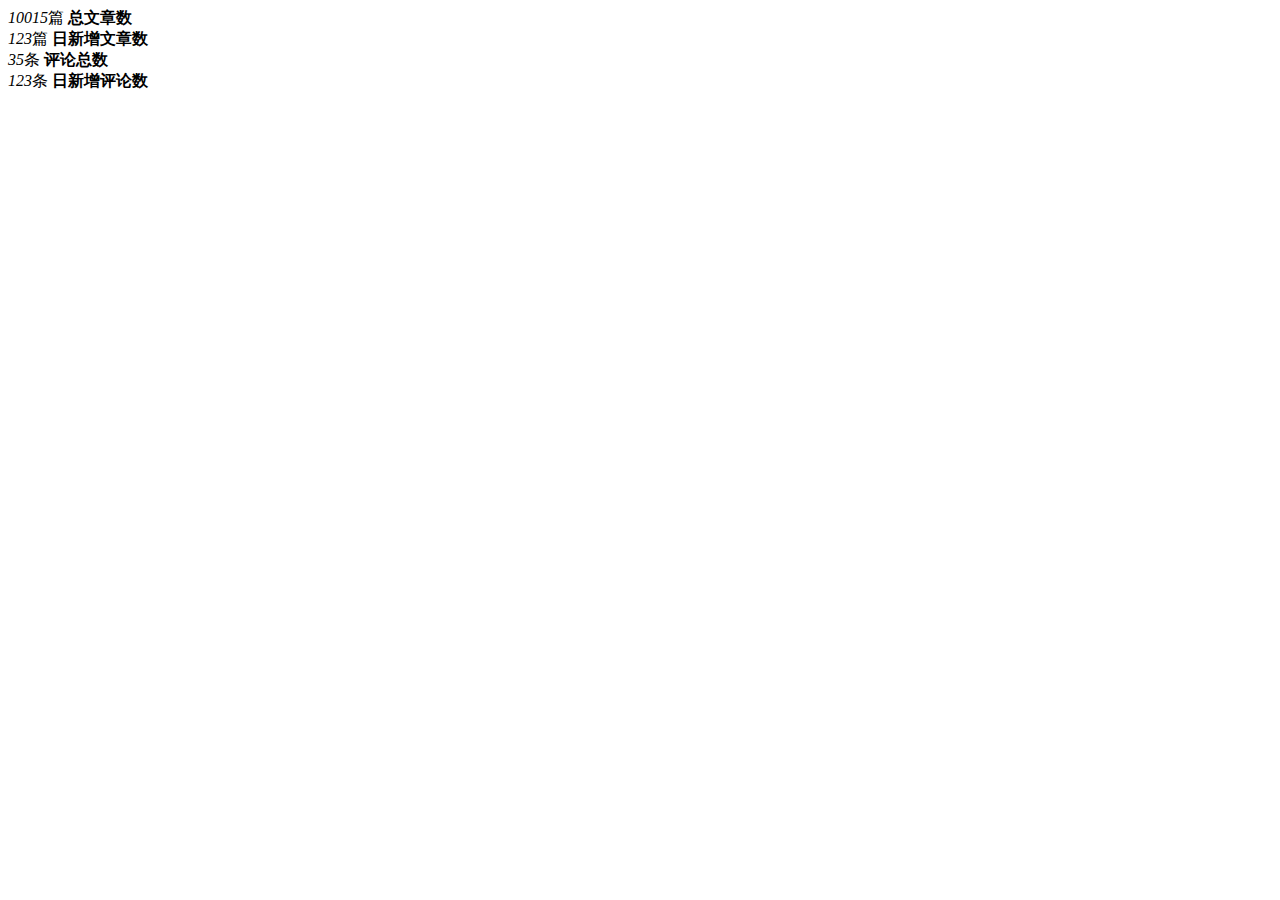
==== code/home/dashboard.html @ 23a8dba4 "init project" ====
<!DOCTYPE html>
<html lang="en">

<head>
  <meta charset="UTF-8">
  <meta name="viewport" content="width=device-width, initial-scale=1.0">
  <meta http-equiv="X-UA-Compatible" content="ie=edge">
  <title>图表统计</title>
  <link rel="stylesheet" href="../../assets/lib/bootstrap.css" />
  <link rel="stylesheet" href="../../assets/lib/main.css" />
  <script src="../../assets/lib/jquery.js"></script>
  <script type="text/javascript" src="../../assets/lib/echarts.min.js"></script>
</head>

<body>
  <div class="container-fluid">
    <div class="row spannel_list">
      <div class="col-sm-3 col-xs-6">
        <div class="spannel">
          <em>10015</em><span>篇</span>
          <b>总文章数</b>
        </div>
      </div>
      <div class="col-sm-3 col-xs-6">
        <div class="spannel scolor01">
          <em>123</em><span>篇</span>
          <b>日新增文章数</b>
        </div>
      </div>
      <div class="col-sm-3 col-xs-6">
        <div class="spannel scolor02">
          <em>35</em><span>条</span>
          <b>评论总数</b>
        </div>
      </div>
      <div class="col-sm-3 col-xs-6">
        <div class="spannel scolor03">
          <em>123</em><span>条</span>
          <b>日新增评论数</b>
        </div>
      </div>
    </div>
  </div>

  <div class="container-fluid">
    <div class="row curve-pie">
      <div class="col-lg-8 col-md-8">
        <div class="gragh_pannel" id="curve_show"></div>
      </div>
      <div class="col-lg-4 col-md-4">
        <div class="gragh_pannel" id="pie_show"></div>
      </div>
    </div>
  </div>

  <div class="container-fluid">
    <div class="column_pannel" id="column_show"></div>
  </div>

  <script>
    var oChart = echarts.init(document.getElementById('curve_show'));
    var aList_all = [
      { 'count': 36, 'date': '2019-04-13' },
      { 'count': 52, 'date': '2019-04-14' },
      { 'count': 78, 'date': '2019-04-15' },
      { 'count': 85, 'date': '2019-04-16' },
      { 'count': 65, 'date': '2019-04-17' },
      { 'count': 72, 'date': '2019-04-18' },
      { 'count': 88, 'date': '2019-04-19' },
      { 'count': 64, 'date': '2019-04-20' },
      { 'count': 72, 'date': '2019-04-21' },
      { 'count': 90, 'date': '2019-04-22' },
      { 'count': 96, 'date': '2019-04-23' },
      { 'count': 100, 'date': '2019-04-24' },
      { 'count': 102, 'date': '2019-04-25' },
      { 'count': 110, 'date': '2019-04-26' },
      { 'count': 123, 'date': '2019-04-27' },
      { 'count': 100, 'date': '2019-04-28' },
      { 'count': 132, 'date': '2019-04-29' },
      { 'count': 146, 'date': '2019-04-30' },
      { 'count': 200, 'date': '2019-05-01' },
      { 'count': 180, 'date': '2019-05-02' },
      { 'count': 163, 'date': '2019-05-03' },
      { 'count': 110, 'date': '2019-05-04' },
      { 'count': 80, 'date': '2019-05-05' },
      { 'count': 82, 'date': '2019-05-06' },
      { 'count': 70, 'date': '2019-05-07' },
      { 'count': 65, 'date': '2019-05-08' },
      { 'count': 54, 'date': '2019-05-09' },
      { 'count': 40, 'date': '2019-05-10' },
      { 'count': 45, 'date': '2019-05-11' },
      { 'count': 38, 'date': '2019-05-12' },
    ];

    let aCount = [];
    let aDate = [];

    for (var i = 0; i < aList_all.length; i++) {
      aCount.push(aList_all[i].count);
      aDate.push(aList_all[i].date);
    }

    var chartopt = {
      title: {
        text: '月新增文章数',
        left: 'center',
        top: '10'
      },
      tooltip: {
        trigger: 'axis'
      },
      legend: {
        data: ['新增文章'],
        top: '40'
      },
      toolbox: {
        show: true,
        feature: {
          mark: { show: true },
          dataView: { show: true, readOnly: false },
          magicType: { show: true, type: ['line', 'bar'] },
          restore: { show: true },
          saveAsImage: { show: true }
        }
      },
      calculable: true,
      xAxis: [
        {
          name: '日',
          type: 'category',
          boundaryGap: false,
          data: aDate
        }
      ],
      yAxis: [
        {
          name: '月新增文章数',
          type: 'value'
        }
      ],
      series: [
        {
          name: '新增文章',
          type: 'line',
          smooth: true,
          itemStyle: { normal: { areaStyle: { type: 'default' }, color: '#f80' }, lineStyle: { color: '#f80' } },
          data: aCount
        }],
      areaStyle: {
        normal: {
          color: new echarts.graphic.LinearGradient(0, 0, 0, 1, [{
            offset: 0,
            color: 'rgba(255,136,0,0.39)'
          }, {
            offset: .34,
            color: 'rgba(255,180,0,0.25)'
          }, {
            offset: 1,
            color: 'rgba(255,222,0,0.00)'
          }])

        }
      },
      grid: {
        show: true,
        x: 50,
        x2: 50,
        y: 80,
        height: 220
      }
    };

    oChart.setOption(chartopt);


    var oPie = echarts.init(document.getElementById('pie_show'));
    var oPieopt =
    {
      title: {
        top: 10,
        text: '分类文章数量比',
        x: 'center'
      },
      tooltip: {
        trigger: 'item',
        formatter: "{a} <br/>{b} : {c} ({d}%)"
      },
      color: ['#5885e8', '#13cfd5', '#00ce68', '#ff9565'],
      legend: {
        x: 'center',
        top: 65,
        data: ['奇趣事', '会生活', '爱旅行', '趣美味']
      },
      toolbox: {
        show: true,
        x: 'center',
        top: 35,
        feature: {
          mark: { show: true },
          dataView: { show: true, readOnly: false },
          magicType: {
            show: true,
            type: ['pie', 'funnel'],
            option: {
              funnel: {
                x: '25%',
                width: '50%',
                funnelAlign: 'left',
                max: 1548
              }
            }
          },
          restore: { show: true },
          saveAsImage: { show: true }
        }
      },
      calculable: true,
      series: [
        {
          name: '访问来源',
          type: 'pie',
          radius: ['45%', '60%'],
          center: ['50%', '65%'],
          data: [
            { value: 300, name: '奇趣事' },
            { value: 100, name: '会生活' },
            { value: 260, name: '爱旅行' },
            { value: 180, name: '趣美味' }
          ]
        }
      ]
    };
    oPie.setOption(oPieopt);



    var oColumn = this.echarts.init(document.getElementById('column_show'));
    var oColumnopt =
    {
      title: {
        text: '文章访问量',
        left: 'center',
        top: '10'
      },
      tooltip: {
        trigger: 'axis'
      },
      legend: {
        data: ['奇趣事', '会生活', '爱旅行', '趣美味'],
        top: '40'
      },
      toolbox: {
        show: true,
        feature: {
          mark: { show: true },
          dataView: { show: true, readOnly: false },
          magicType: { show: true, type: ['line', 'bar'] },
          restore: { show: true },
          saveAsImage: { show: true }
        }
      },
      calculable: true,
      xAxis: [
        {
          type: 'category',
          data: ['1月', '2月', '3月', '4月', '5月']
        }
      ],
      yAxis: [
        {
          name: '访问量',
          type: 'value'
        }
      ],
      series: [
        {
          name: '奇趣事',
          type: 'bar',
          barWidth: 20,
          itemStyle: {
            normal: { areaStyle: { type: 'default' }, color: '#fd956a' }
          },
          data: [800, 708, 920, 1090, 1200]
        },
        {
          name: '会生活',
          type: 'bar',
          barWidth: 20,
          itemStyle: {
            normal: { areaStyle: { type: 'default' }, color: '#2bb6db' }
          },
          data: [400, 468, 520, 690, 800]
        },
        {
          name: '爱旅行',
          type: 'bar',
          barWidth: 20,
          itemStyle: {
            normal: { areaStyle: { type: 'default' }, color: '#13cfd5' }
          },
          data: [500, 668, 520, 790, 900]
        },
        {
          name: '趣美味',
          type: 'bar',
          barWidth: 20,
          itemStyle: {
            normal: { areaStyle: { type: 'default' }, color: '#00ce68' }
          },
          data: [600, 508, 720, 890, 1000]
        }
      ],
      grid: {
        show: true,
        x: 50,
        x2: 30,
        y: 80,
        height: 260
      },
      dataZoom: [//给x轴设置滚动条
        {
          start: 0,//默认为0
          end: 100 - 1000 / 31,//默认为100
          type: 'slider',
          show: true,
          xAxisIndex: [0],
          handleSize: 0,//滑动条的 左右2个滑动条的大小
          height: 8,//组件高度
          left: 45, //左边的距离
          right: 50,//右边的距离
          bottom: 26,//右边的距离
          handleColor: '#ddd',//h滑动图标的颜色
          handleStyle: {
            borderColor: "#cacaca",
            borderWidth: "1",
            shadowBlur: 2,
            background: "#ddd",
            shadowColor: "#ddd",
          }
        }]
    };
    oColumn.setOption(oColumnopt);
  </script>
</body>

</html>
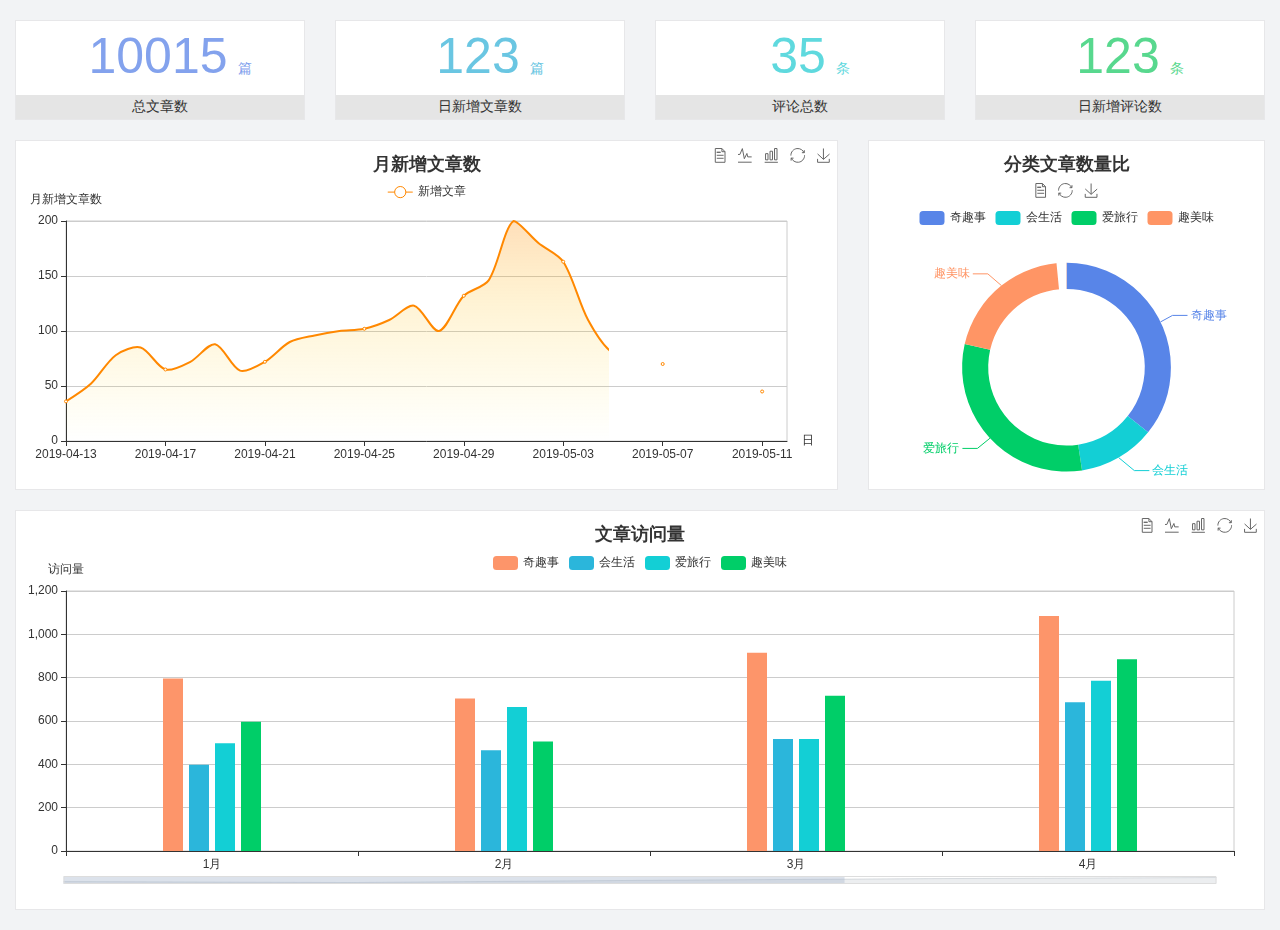
==== commit 38a13b27: "完成也主页的功能" ====
--- a/code/home/dashboard.html
+++ b/code/home/dashboard.html
@@ -2,345 +2,457 @@
 <html lang="en">
 
 <head>
-  <meta charset="UTF-8">
-  <meta name="viewport" content="width=device-width, initial-scale=1.0">
-  <meta http-equiv="X-UA-Compatible" content="ie=edge">
-  <title>图表统计</title>
-  <link rel="stylesheet" href="../../assets/lib/bootstrap.css" />
-  <link rel="stylesheet" href="../../assets/lib/main.css" />
-  <script src="../../assets/lib/jquery.js"></script>
-  <script type="text/javascript" src="../../assets/lib/echarts.min.js"></script>
+    <meta charset="UTF-8">
+    <meta name="viewport" content="width=device-width, initial-scale=1.0">
+    <meta http-equiv="X-UA-Compatible" content="ie=edge">
+    <title>图表统计</title>
+    <link rel="stylesheet" href="../assets/lib/bootstrap.css" />
+    <link rel="stylesheet" href="../assets/lib/main.css" />
+    <script src="../assets/lib/jquery.js"></script>
+    <script type="text/javascript" src="../assets/lib/echarts.min.js"></script>
 </head>
 
 <body>
-  <div class="container-fluid">
-    <div class="row spannel_list">
-      <div class="col-sm-3 col-xs-6">
-        <div class="spannel">
-          <em>10015</em><span>篇</span>
-          <b>总文章数</b>
+    <div class="container-fluid">
+        <div class="row spannel_list">
+            <div class="col-sm-3 col-xs-6">
+                <div class="spannel">
+                    <em>10015</em><span>篇</span>
+                    <b>总文章数</b>
+                </div>
+            </div>
+            <div class="col-sm-3 col-xs-6">
+                <div class="spannel scolor01">
+                    <em>123</em><span>篇</span>
+                    <b>日新增文章数</b>
+                </div>
+            </div>
+            <div class="col-sm-3 col-xs-6">
+                <div class="spannel scolor02">
+                    <em>35</em><span>条</span>
+                    <b>评论总数</b>
+                </div>
+            </div>
+            <div class="col-sm-3 col-xs-6">
+                <div class="spannel scolor03">
+                    <em>123</em><span>条</span>
+                    <b>日新增评论数</b>
+                </div>
+            </div>
         </div>
-      </div>
-      <div class="col-sm-3 col-xs-6">
-        <div class="spannel scolor01">
-          <em>123</em><span>篇</span>
-          <b>日新增文章数</b>
+    </div>
+
+    <div class="container-fluid">
+        <div class="row curve-pie">
+            <div class="col-lg-8 col-md-8">
+                <div class="gragh_pannel" id="curve_show"></div>
+            </div>
+            <div class="col-lg-4 col-md-4">
+                <div class="gragh_pannel" id="pie_show"></div>
+            </div>
         </div>
-      </div>
-      <div class="col-sm-3 col-xs-6">
-        <div class="spannel scolor02">
-          <em>35</em><span>条</span>
-          <b>评论总数</b>
-        </div>
-      </div>
-      <div class="col-sm-3 col-xs-6">
-        <div class="spannel scolor03">
-          <em>123</em><span>条</span>
-          <b>日新增评论数</b>
-        </div>
-      </div>
     </div>
-  </div>
-
-  <div class="container-fluid">
-    <div class="row curve-pie">
-      <div class="col-lg-8 col-md-8">
-        <div class="gragh_pannel" id="curve_show"></div>
-      </div>
-      <div class="col-lg-4 col-md-4">
-        <div class="gragh_pannel" id="pie_show"></div>
-      </div>
+
+    <div class="container-fluid">
+        <div class="column_pannel" id="column_show"></div>
     </div>
-  </div>
-
-  <div class="container-fluid">
-    <div class="column_pannel" id="column_show"></div>
-  </div>
-
-  <script>
-    var oChart = echarts.init(document.getElementById('curve_show'));
-    var aList_all = [
-      { 'count': 36, 'date': '2019-04-13' },
-      { 'count': 52, 'date': '2019-04-14' },
-      { 'count': 78, 'date': '2019-04-15' },
-      { 'count': 85, 'date': '2019-04-16' },
-      { 'count': 65, 'date': '2019-04-17' },
-      { 'count': 72, 'date': '2019-04-18' },
-      { 'count': 88, 'date': '2019-04-19' },
-      { 'count': 64, 'date': '2019-04-20' },
-      { 'count': 72, 'date': '2019-04-21' },
-      { 'count': 90, 'date': '2019-04-22' },
-      { 'count': 96, 'date': '2019-04-23' },
-      { 'count': 100, 'date': '2019-04-24' },
-      { 'count': 102, 'date': '2019-04-25' },
-      { 'count': 110, 'date': '2019-04-26' },
-      { 'count': 123, 'date': '2019-04-27' },
-      { 'count': 100, 'date': '2019-04-28' },
-      { 'count': 132, 'date': '2019-04-29' },
-      { 'count': 146, 'date': '2019-04-30' },
-      { 'count': 200, 'date': '2019-05-01' },
-      { 'count': 180, 'date': '2019-05-02' },
-      { 'count': 163, 'date': '2019-05-03' },
-      { 'count': 110, 'date': '2019-05-04' },
-      { 'count': 80, 'date': '2019-05-05' },
-      { 'count': 82, 'date': '2019-05-06' },
-      { 'count': 70, 'date': '2019-05-07' },
-      { 'count': 65, 'date': '2019-05-08' },
-      { 'count': 54, 'date': '2019-05-09' },
-      { 'count': 40, 'date': '2019-05-10' },
-      { 'count': 45, 'date': '2019-05-11' },
-      { 'count': 38, 'date': '2019-05-12' },
-    ];
-
-    let aCount = [];
-    let aDate = [];
-
-    for (var i = 0; i < aList_all.length; i++) {
-      aCount.push(aList_all[i].count);
-      aDate.push(aList_all[i].date);
-    }
-
-    var chartopt = {
-      title: {
-        text: '月新增文章数',
-        left: 'center',
-        top: '10'
-      },
-      tooltip: {
-        trigger: 'axis'
-      },
-      legend: {
-        data: ['新增文章'],
-        top: '40'
-      },
-      toolbox: {
-        show: true,
-        feature: {
-          mark: { show: true },
-          dataView: { show: true, readOnly: false },
-          magicType: { show: true, type: ['line', 'bar'] },
-          restore: { show: true },
-          saveAsImage: { show: true }
+
+    <script>
+        var oChart = echarts.init(document.getElementById('curve_show'));
+        var aList_all = [{
+            'count': 36,
+            'date': '2019-04-13'
+        }, {
+            'count': 52,
+            'date': '2019-04-14'
+        }, {
+            'count': 78,
+            'date': '2019-04-15'
+        }, {
+            'count': 85,
+            'date': '2019-04-16'
+        }, {
+            'count': 65,
+            'date': '2019-04-17'
+        }, {
+            'count': 72,
+            'date': '2019-04-18'
+        }, {
+            'count': 88,
+            'date': '2019-04-19'
+        }, {
+            'count': 64,
+            'date': '2019-04-20'
+        }, {
+            'count': 72,
+            'date': '2019-04-21'
+        }, {
+            'count': 90,
+            'date': '2019-04-22'
+        }, {
+            'count': 96,
+            'date': '2019-04-23'
+        }, {
+            'count': 100,
+            'date': '2019-04-24'
+        }, {
+            'count': 102,
+            'date': '2019-04-25'
+        }, {
+            'count': 110,
+            'date': '2019-04-26'
+        }, {
+            'count': 123,
+            'date': '2019-04-27'
+        }, {
+            'count': 100,
+            'date': '2019-04-28'
+        }, {
+            'count': 132,
+            'date': '2019-04-29'
+        }, {
+            'count': 146,
+            'date': '2019-04-30'
+        }, {
+            'count': 200,
+            'date': '2019-05-01'
+        }, {
+            'count': 180,
+            'date': '2019-05-02'
+        }, {
+            'count': 163,
+            'date': '2019-05-03'
+        }, {
+            'count': 110,
+            'date': '2019-05-04'
+        }, {
+            'count': 80,
+            'date': '2019-05-05'
+        }, {
+            'count': 82,
+            'date': '2019-05-06'
+        }, {
+            'count': 70,
+            'date': '2019-05-07'
+        }, {
+            'count': 65,
+            'date': '2019-05-08'
+        }, {
+            'count': 54,
+            'date': '2019-05-09'
+        }, {
+            'count': 40,
+            'date': '2019-05-10'
+        }, {
+            'count': 45,
+            'date': '2019-05-11'
+        }, {
+            'count': 38,
+            'date': '2019-05-12'
+        }, ];
+
+        let aCount = [];
+        let aDate = [];
+
+        for (var i = 0; i < aList_all.length; i++) {
+            aCount.push(aList_all[i].count);
+            aDate.push(aList_all[i].date);
         }
-      },
-      calculable: true,
-      xAxis: [
-        {
-          name: '日',
-          type: 'category',
-          boundaryGap: false,
-          data: aDate
-        }
-      ],
-      yAxis: [
-        {
-          name: '月新增文章数',
-          type: 'value'
-        }
-      ],
-      series: [
-        {
-          name: '新增文章',
-          type: 'line',
-          smooth: true,
-          itemStyle: { normal: { areaStyle: { type: 'default' }, color: '#f80' }, lineStyle: { color: '#f80' } },
-          data: aCount
-        }],
-      areaStyle: {
-        normal: {
-          color: new echarts.graphic.LinearGradient(0, 0, 0, 1, [{
-            offset: 0,
-            color: 'rgba(255,136,0,0.39)'
-          }, {
-            offset: .34,
-            color: 'rgba(255,180,0,0.25)'
-          }, {
-            offset: 1,
-            color: 'rgba(255,222,0,0.00)'
-          }])
-
-        }
-      },
-      grid: {
-        show: true,
-        x: 50,
-        x2: 50,
-        y: 80,
-        height: 220
-      }
-    };
-
-    oChart.setOption(chartopt);
-
-
-    var oPie = echarts.init(document.getElementById('pie_show'));
-    var oPieopt =
-    {
-      title: {
-        top: 10,
-        text: '分类文章数量比',
-        x: 'center'
-      },
-      tooltip: {
-        trigger: 'item',
-        formatter: "{a} <br/>{b} : {c} ({d}%)"
-      },
-      color: ['#5885e8', '#13cfd5', '#00ce68', '#ff9565'],
-      legend: {
-        x: 'center',
-        top: 65,
-        data: ['奇趣事', '会生活', '爱旅行', '趣美味']
-      },
-      toolbox: {
-        show: true,
-        x: 'center',
-        top: 35,
-        feature: {
-          mark: { show: true },
-          dataView: { show: true, readOnly: false },
-          magicType: {
-            show: true,
-            type: ['pie', 'funnel'],
-            option: {
-              funnel: {
-                x: '25%',
-                width: '50%',
-                funnelAlign: 'left',
-                max: 1548
-              }
+
+        var chartopt = {
+            title: {
+                text: '月新增文章数',
+                left: 'center',
+                top: '10'
+            },
+            tooltip: {
+                trigger: 'axis'
+            },
+            legend: {
+                data: ['新增文章'],
+                top: '40'
+            },
+            toolbox: {
+                show: true,
+                feature: {
+                    mark: {
+                        show: true
+                    },
+                    dataView: {
+                        show: true,
+                        readOnly: false
+                    },
+                    magicType: {
+                        show: true,
+                        type: ['line', 'bar']
+                    },
+                    restore: {
+                        show: true
+                    },
+                    saveAsImage: {
+                        show: true
+                    }
+                }
+            },
+            calculable: true,
+            xAxis: [{
+                name: '日',
+                type: 'category',
+                boundaryGap: false,
+                data: aDate
+            }],
+            yAxis: [{
+                name: '月新增文章数',
+                type: 'value'
+            }],
+            series: [{
+                name: '新增文章',
+                type: 'line',
+                smooth: true,
+                itemStyle: {
+                    normal: {
+                        areaStyle: {
+                            type: 'default'
+                        },
+                        color: '#f80'
+                    },
+                    lineStyle: {
+                        color: '#f80'
+                    }
+                },
+                data: aCount
+            }],
+            areaStyle: {
+                normal: {
+                    color: new echarts.graphic.LinearGradient(0, 0, 0, 1, [{
+                        offset: 0,
+                        color: 'rgba(255,136,0,0.39)'
+                    }, {
+                        offset: .34,
+                        color: 'rgba(255,180,0,0.25)'
+                    }, {
+                        offset: 1,
+                        color: 'rgba(255,222,0,0.00)'
+                    }])
+
+                }
+            },
+            grid: {
+                show: true,
+                x: 50,
+                x2: 50,
+                y: 80,
+                height: 220
             }
-          },
-          restore: { show: true },
-          saveAsImage: { show: true }
-        }
-      },
-      calculable: true,
-      series: [
-        {
-          name: '访问来源',
-          type: 'pie',
-          radius: ['45%', '60%'],
-          center: ['50%', '65%'],
-          data: [
-            { value: 300, name: '奇趣事' },
-            { value: 100, name: '会生活' },
-            { value: 260, name: '爱旅行' },
-            { value: 180, name: '趣美味' }
-          ]
-        }
-      ]
-    };
-    oPie.setOption(oPieopt);
-
-
-
-    var oColumn = this.echarts.init(document.getElementById('column_show'));
-    var oColumnopt =
-    {
-      title: {
-        text: '文章访问量',
-        left: 'center',
-        top: '10'
-      },
-      tooltip: {
-        trigger: 'axis'
-      },
-      legend: {
-        data: ['奇趣事', '会生活', '爱旅行', '趣美味'],
-        top: '40'
-      },
-      toolbox: {
-        show: true,
-        feature: {
-          mark: { show: true },
-          dataView: { show: true, readOnly: false },
-          magicType: { show: true, type: ['line', 'bar'] },
-          restore: { show: true },
-          saveAsImage: { show: true }
-        }
-      },
-      calculable: true,
-      xAxis: [
-        {
-          type: 'category',
-          data: ['1月', '2月', '3月', '4月', '5月']
-        }
-      ],
-      yAxis: [
-        {
-          name: '访问量',
-          type: 'value'
-        }
-      ],
-      series: [
-        {
-          name: '奇趣事',
-          type: 'bar',
-          barWidth: 20,
-          itemStyle: {
-            normal: { areaStyle: { type: 'default' }, color: '#fd956a' }
-          },
-          data: [800, 708, 920, 1090, 1200]
-        },
-        {
-          name: '会生活',
-          type: 'bar',
-          barWidth: 20,
-          itemStyle: {
-            normal: { areaStyle: { type: 'default' }, color: '#2bb6db' }
-          },
-          data: [400, 468, 520, 690, 800]
-        },
-        {
-          name: '爱旅行',
-          type: 'bar',
-          barWidth: 20,
-          itemStyle: {
-            normal: { areaStyle: { type: 'default' }, color: '#13cfd5' }
-          },
-          data: [500, 668, 520, 790, 900]
-        },
-        {
-          name: '趣美味',
-          type: 'bar',
-          barWidth: 20,
-          itemStyle: {
-            normal: { areaStyle: { type: 'default' }, color: '#00ce68' }
-          },
-          data: [600, 508, 720, 890, 1000]
-        }
-      ],
-      grid: {
-        show: true,
-        x: 50,
-        x2: 30,
-        y: 80,
-        height: 260
-      },
-      dataZoom: [//给x轴设置滚动条
-        {
-          start: 0,//默认为0
-          end: 100 - 1000 / 31,//默认为100
-          type: 'slider',
-          show: true,
-          xAxisIndex: [0],
-          handleSize: 0,//滑动条的 左右2个滑动条的大小
-          height: 8,//组件高度
-          left: 45, //左边的距离
-          right: 50,//右边的距离
-          bottom: 26,//右边的距离
-          handleColor: '#ddd',//h滑动图标的颜色
-          handleStyle: {
-            borderColor: "#cacaca",
-            borderWidth: "1",
-            shadowBlur: 2,
-            background: "#ddd",
-            shadowColor: "#ddd",
-          }
-        }]
-    };
-    oColumn.setOption(oColumnopt);
-  </script>
+        };
+
+        oChart.setOption(chartopt);
+
+
+        var oPie = echarts.init(document.getElementById('pie_show'));
+        var oPieopt = {
+            title: {
+                top: 10,
+                text: '分类文章数量比',
+                x: 'center'
+            },
+            tooltip: {
+                trigger: 'item',
+                formatter: "{a} <br/>{b} : {c} ({d}%)"
+            },
+            color: ['#5885e8', '#13cfd5', '#00ce68', '#ff9565'],
+            legend: {
+                x: 'center',
+                top: 65,
+                data: ['奇趣事', '会生活', '爱旅行', '趣美味']
+            },
+            toolbox: {
+                show: true,
+                x: 'center',
+                top: 35,
+                feature: {
+                    mark: {
+                        show: true
+                    },
+                    dataView: {
+                        show: true,
+                        readOnly: false
+                    },
+                    magicType: {
+                        show: true,
+                        type: ['pie', 'funnel'],
+                        option: {
+                            funnel: {
+                                x: '25%',
+                                width: '50%',
+                                funnelAlign: 'left',
+                                max: 1548
+                            }
+                        }
+                    },
+                    restore: {
+                        show: true
+                    },
+                    saveAsImage: {
+                        show: true
+                    }
+                }
+            },
+            calculable: true,
+            series: [{
+                name: '访问来源',
+                type: 'pie',
+                radius: ['45%', '60%'],
+                center: ['50%', '65%'],
+                data: [{
+                    value: 300,
+                    name: '奇趣事'
+                }, {
+                    value: 100,
+                    name: '会生活'
+                }, {
+                    value: 260,
+                    name: '爱旅行'
+                }, {
+                    value: 180,
+                    name: '趣美味'
+                }]
+            }]
+        };
+        oPie.setOption(oPieopt);
+
+
+
+        var oColumn = this.echarts.init(document.getElementById('column_show'));
+        var oColumnopt = {
+            title: {
+                text: '文章访问量',
+                left: 'center',
+                top: '10'
+            },
+            tooltip: {
+                trigger: 'axis'
+            },
+            legend: {
+                data: ['奇趣事', '会生活', '爱旅行', '趣美味'],
+                top: '40'
+            },
+            toolbox: {
+                show: true,
+                feature: {
+                    mark: {
+                        show: true
+                    },
+                    dataView: {
+                        show: true,
+                        readOnly: false
+                    },
+                    magicType: {
+                        show: true,
+                        type: ['line', 'bar']
+                    },
+                    restore: {
+                        show: true
+                    },
+                    saveAsImage: {
+                        show: true
+                    }
+                }
+            },
+            calculable: true,
+            xAxis: [{
+                type: 'category',
+                data: ['1月', '2月', '3月', '4月', '5月']
+            }],
+            yAxis: [{
+                name: '访问量',
+                type: 'value'
+            }],
+            series: [{
+                name: '奇趣事',
+                type: 'bar',
+                barWidth: 20,
+                itemStyle: {
+                    normal: {
+                        areaStyle: {
+                            type: 'default'
+                        },
+                        color: '#fd956a'
+                    }
+                },
+                data: [800, 708, 920, 1090, 1200]
+            }, {
+                name: '会生活',
+                type: 'bar',
+                barWidth: 20,
+                itemStyle: {
+                    normal: {
+                        areaStyle: {
+                            type: 'default'
+                        },
+                        color: '#2bb6db'
+                    }
+                },
+                data: [400, 468, 520, 690, 800]
+            }, {
+                name: '爱旅行',
+                type: 'bar',
+                barWidth: 20,
+                itemStyle: {
+                    normal: {
+                        areaStyle: {
+                            type: 'default'
+                        },
+                        color: '#13cfd5'
+                    }
+                },
+                data: [500, 668, 520, 790, 900]
+            }, {
+                name: '趣美味',
+                type: 'bar',
+                barWidth: 20,
+                itemStyle: {
+                    normal: {
+                        areaStyle: {
+                            type: 'default'
+                        },
+                        color: '#00ce68'
+                    }
+                },
+                data: [600, 508, 720, 890, 1000]
+            }],
+            grid: {
+                show: true,
+                x: 50,
+                x2: 30,
+                y: 80,
+                height: 260
+            },
+            dataZoom: [ //给x轴设置滚动条
+                {
+                    start: 0, //默认为0
+                    end: 100 - 1000 / 31, //默认为100
+                    type: 'slider',
+                    show: true,
+                    xAxisIndex: [0],
+                    handleSize: 0, //滑动条的 左右2个滑动条的大小
+                    height: 8, //组件高度
+                    left: 45, //左边的距离
+                    right: 50, //右边的距离
+                    bottom: 26, //右边的距离
+                    handleColor: '#ddd', //h滑动图标的颜色
+                    handleStyle: {
+                        borderColor: "#cacaca",
+                        borderWidth: "1",
+                        shadowBlur: 2,
+                        background: "#ddd",
+                        shadowColor: "#ddd",
+                    }
+                }
+            ]
+        };
+        oColumn.setOption(oColumnopt);
+    </script>
 </body>
 
 </html>--- a/code/assets/lib/main.css
+++ b/code/assets/lib/main.css
@@ -0,0 +1,416 @@
+body{
+    font-family:'MicroSoft YaHei';
+    background-color: #f2f3f5;
+}
+.main_wrap{
+    position:fixed;
+    width:100%;
+    height:100%;
+    left:0px;
+    top:0px;
+    background:url('../images/login_bg.jpg'); 
+    background-size:100% 100%; 
+  }
+.header{
+    width:1200px;
+    overflow: hidden;
+    margin:20px auto 0;
+}
+.heade .logo{
+    float: left;
+}
+.header .copyright{
+    float:right;
+    font-size:12px;
+    color:#fff;
+    text-align:right;
+    line-height:20px;
+    margin-top:10px;
+}
+.login_form_con{
+    position:absolute;
+    left:50%;
+    top:50%;
+    margin-left:-200px;
+    margin-top:-155px;
+    width:400px;
+    height:310px;
+    background-color: #edeff0;
+}
+
+.login_form{
+    position: relative;
+}
+
+.login_form .icon-user{
+    position:absolute;
+    font-size:16px;
+    color:#999;
+    left:46px;
+    top:12px;
+}
+.login_form .icon-key{
+    position:absolute;
+    font-size:18px;
+    color:#999;
+    left:46px;
+    top:78px;
+}
+.login_title{
+    height:60px;
+    background:url('../images/login_title.png') center center no-repeat #fff;
+}
+.input_txt,.input_pass,.input_sub{
+    display:block;
+    width:334px;
+    height:37px;
+    padding:0px;
+    text-indent:40px;
+    border:1px solid #ddd;
+    margin:27px auto 0;
+    outline:none;
+}
+.input_sub{
+    margin-top:40px;
+    height:42px;
+    background-color: #19b9e7;
+    text-indent:0px;
+    font-size:18px;
+    color:#fff;
+    cursor: pointer;
+}
+.input_sub:hover{
+    background-color: #08a0cc;
+}
+
+.sider{
+    position:fixed;
+    left:0;
+    top:0;
+    bottom:0;
+    width:210px;
+    background-color: #323745;
+}
+.sider .logo{
+    display:block;
+    height:56px;
+    background-color: #242732;
+    overflow: hidden;
+}
+.sider .logo img{
+    display:block;
+    margin:6px auto 0;
+}
+.user_info{
+    height:79px;
+    border-bottom:1px solid #5a5e6b;
+}
+
+.user_info img{
+    float: left;
+    width:40px;
+    height:40px;
+    border-radius:20px;
+    margin:19px 0 0 30px;
+}
+.user_info span{
+    float: left;
+    width:120px;
+    font-size:12px;
+    color:#fff;
+    margin:23px 0 0 20px;
+}
+.user_info b{
+    float: left;
+    width: 120px;
+    font-weight:normal;
+    font-size:12px;
+    color:#adafb5;
+    margin:2px 0 0 20px;
+}
+
+.menu .level01{
+    height:50px;
+    line-height:50px;
+}
+.menu .level01 a{
+    display:block;
+    height:50px;
+    font-size:12px;
+    color:#adafb5;
+    overflow: hidden;
+}
+.menu .level01.active a{
+    background-color: #1378f0;
+    color:#fff;
+}
+.menu .level01.active i{
+    color:#fff;
+}
+
+.menu .level01 a:hover{
+    background-color: #1378f0;
+    color:#fff;
+}
+.menu .level01 a:hover i{
+    color:#fff;
+}
+.menu .level01 i{
+    color:#61646f;
+    font-size:22px;
+    float: left;
+    margin-left:26px;
+}
+.menu .level01 span{
+    float: left;
+    margin-left:10px;
+}
+.menu .level01 b{
+    float: right;
+    margin-right:20px;
+    font-weight:normal;
+    transform:rotate(90deg);
+    transition:all 500ms ease;
+}
+
+.menu .level01 .rotate0{
+    transform:rotate(0deg);
+}
+
+.menu .level02{
+    background: #242732;
+    display:none;
+}
+
+
+.menu .level02 li{
+    height:40px;
+    line-height:40px;
+}
+.menu .level02 li a{
+    display:block;
+    height:40px;
+    font-size:12px;
+    color:#adafb5;
+    overflow: hidden;
+}
+
+.menu .level02 li a:hover{
+    background-color: #1378f0;
+    color:#fff;
+}
+
+.menu .level02 li i{
+    font-size:12px;
+    float: left;
+    margin-left:60px;
+}
+.menu .level02 li span{
+    font-size:12px;
+    float: left;
+    margin-left:5px;
+}
+
+.menu .level02 .active a{
+    color:#ffae00;
+}
+
+.header_bar{
+    position:fixed;
+    left:210px;
+    right:0;
+    top:0;
+    height:56px;
+    background-color: #fff;
+}
+
+.main{
+    position:fixed;
+    left:210px;
+    top:56px;
+    right:0;
+    bottom:0;
+    background-color: #f2f3f5;
+}
+
+.search_form{
+    width:218px;
+    height:33px;
+    border:1px solid #ddd;
+    background-color: #f2f3f5;
+    border-radius:16px;
+    float: left;
+    margin:12px 0 0 27px;
+}
+
+.search_form input{
+    padding:0px;
+    margin:0px;
+    border:0px;
+    float: left;
+    background-color: #f2f3f5;
+    font-size:12px;
+    width:175px;
+    height:31px;
+    margin-left:12px;
+    outline:none;
+   
+}
+
+.search_form .icon-search{
+    line-height:33px;
+    cursor: pointer;
+    font-size:18px;
+    color:#abaebb;
+}
+.user_center_link{
+    float:right;
+
+}
+.user_center_link a{
+    line-height:56px;
+    font-size:12px;
+    color:#999;
+    margin-right:15px;
+}
+.user_center_link a:hover{
+    color:#ffae00
+}
+
+.user_center_link img{
+    width:42px;
+    height:42px;
+    border-radius:32px;
+    margin-right:10px;
+}
+
+.spannel_list{
+    margin-top:20px;
+}
+
+.spannel{
+	height:100px;
+	overflow:hidden;
+	text-align:center;
+    position:relative;
+    background-color: #fff;
+    border:1px solid #e7e7e9;
+    margin-bottom:20px;
+}
+
+.spannel em{
+    font-style:normal;
+	font-size:50px;
+	line-height:50px;
+	display:inline-block;
+	margin:10px 0 0 20px;
+	font-family:'Arial';
+	color:#83a2ed;
+}
+
+.spannel span{
+	font-size:14px;
+	display:inline-block;
+	color:#83a2ed;
+	margin-left:10px;
+}
+
+.spannel b{
+	position:absolute;
+	left:0;
+	bottom:0;
+	width:100%;
+	line-height:24px;
+	background:#e5e5e5;
+	color:#333;
+	font-size:14px;
+	font-weight:normal;
+}
+
+.scolor01 em,.scolor01 span{
+	color:#6ac6e2;
+}
+
+.scolor02 em,.scolor02 span{
+	color:#5fd9de;
+}
+
+.scolor03 em,.scolor03 span{
+	color:#58d88e;
+}
+
+
+.gragh_pannel{
+    height:350px;
+    border:1px solid #e7e7e9;
+    background-color: #fff!important; 
+    margin-bottom:20px;  
+}
+
+.column_pannel{
+    margin-bottom:20px;
+    height:400px;
+    border:1px solid #e7e7e9;
+    background-color: #fff!important;   
+}
+
+.common_title{
+    line-height:42px;
+    background-color: #fbfbfb;
+    border:1px solid #e7e7e9;
+    margin-top:20px;
+    text-indent: 15px;
+    font-size:14px;
+    color:#333;
+}
+
+.common_con{
+    border:1px solid #e7e7e9;
+    border-top:0px;
+    background-color: #fff;
+    padding-bottom:20px;
+    margin-bottom:20px;
+}
+.opt_btns{
+    margin-top:20px;
+}
+
+.mp20{
+    margin-top:20px;
+}
+
+.pagination{   
+   margin:0;
+}
+
+.article_form{
+    margin-top:20px;
+}
+
+.form-group{
+    margin-bottom:25px;
+}
+
+.form-group label{
+    font-weight:normal;
+    color:#666;
+}
+
+.icon-icondate{
+    line-height:16px;
+}
+
+.user_pic{
+    width:100px;
+    height:100px;
+    margin-bottom:10px;
+}
+
+.article_cover{
+    width:200px;
+    height:200px;
+    margin-bottom:10px;
+}
+
+
+
